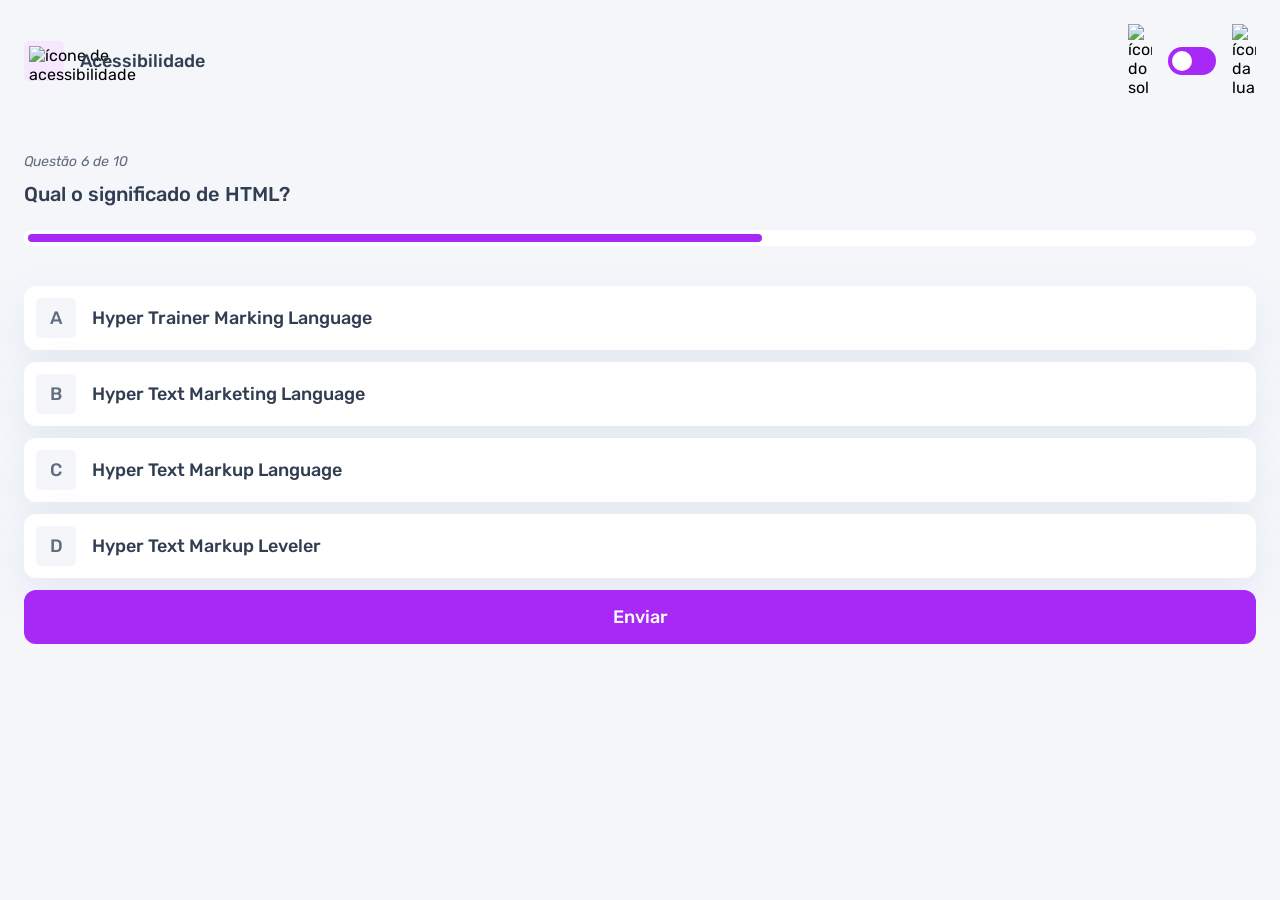
==== pages/quiz/quiz.html @ c3e12afd "adicionado o efeito de seleção nas alternativas" ====
<!DOCTYPE html>
<html lang="en">
<head>
    <meta charset="UTF-8">
    <meta name="viewport" content="width=device-width, initial-scale=1.0">
    <link rel="preconnect" href="https://fonts.googleapis.com">
    <link rel="preconnect" href="https://fonts.gstatic.com" crossorigin>
    <link href="https://fonts.googleapis.com/css2?family=Overpass:ital,wght@0,100..900;1,100..900&family=Rubik:ital,wght@0,300..900;1,300..900&display=swap" rel="stylesheet">
    <link rel="stylesheet" href="quiz.css">
    <title>Quiz App</title>
</head>
<body>
    <header>
        <div class="assunto">
            <div class="assunto_icone">
                    <img src="../../assets/images/icon-accessibility.svg" alt="ícone de acessibilidade">
            </div>

            <h1>Acessibilidade</h1>
        </div>

        <div class="tema">
            <img src="../../assets/images/icon-sun-dark.svg" alt="ícone do sol">
            <button>
                <div></div>
            </button>
            <img src="../../assets/images/icon-moon-dark.svg" alt="ícone da lua">
        </div>
    </header>

    <main>
        <section class="pergunta">
            <p>Questão 6 de 10</p>

            <h2>Qual o significado de HTML?</h2>

            <div class="barra_progresso">
                <div></div>
            </div>
        </section>

        <section class="alternativas">
            <form action="">
               <label for="alternativa_a">
                    <input type="radio" id="alternativa_a" name="alternativa">

                    <div>
                        <span>A</span>
                        Hyper Trainer Marking Language
                    </div>
               </label>

               <label for="alternativa_b">
                    <input type="radio" id="alternativa_b" name="alternativa">

                    <div>
                        <span>B</span>
                        Hyper Text Marketing Language
                    </div>
               </label>

               <label for="alternativa_c">
                <input type="radio" id="alternativa_c" name="alternativa">
                
                <div>
                        <span>C</span>
                        Hyper Text Markup Language
                </div>
            </label>

                <label for="alternativa_d">
                    <input type="radio" id="alternativa_d" name="alternativa">

                    <div>
                        <span>D</span>
                        Hyper Text Markup Leveler
                    </div>
                </label>
            </form>

            <button>Enviar</button>
        </section>
    </main>
</body>
</html>
---- pages/quiz/quiz.css ----
* {
    margin: 0;
    padding: 0;
    box-sizing: border-box;
    font-family: "Rubik", sans-serif;
    -webkit-font-smoothing: antialiased;
 }

 :root {
    --bg-color: #f4f6fa;
    --purple: #a729f5;
    --primary-text-color: #313e51;
    --secondary-text-color: #626c7f;
    --button-bg: #fff;
    --shadow: 0px 16px 40px 0px rgba(143, 160, 193, 0.14);
    --bg-hmtl: #fff1e9;
    --bg-css: #e8fdef;
    --bg-javascript: #ebf0ff;
    --bg-acessibilidade: #f6e7ff;
    --white: #fff;
    --green: #26d782;
    --red: #ee5454;
    --bg-mobile: url(../../assets/images/pattern-background-mobile-light.svg);
    --bg-desktop: url(../../assets/images/pattern-background-desktop-light.svg);
}

body.escuro {
    --bg-color: #313e51;
    --bg-mobile: url(../../assets/images/pattern-background-mobile-dark.svg);
    --bg-desktop: url(../../assets/images/pattern-background-desktop-dark.svg);
    --primary-text-color: #fff;
    --secondary-text-color: #abc1e1;
    --button-bg: #3b4d66;
    --shadow: 0px 16px 40px 0px rgba(49, 62, 81, 0.14);
}

body {
    height: 100svh;
    background: var(--bg-mobile) var(--bg-color);
    background-repeat: no-repeat;
    background-size: cover;
}

header {
    display: flex;
    justify-content: space-between;
    padding: 16px 24px;
}

.assunto {
    display: flex;
    align-items: center;
    gap: 16px;
}


.assunto_icone {
    background: var(--bg-acessibilidade);
    width: 40px;
    height: 40px;
    padding: 5px;
    border-radius: 5px;
}

.assunto_icone img {
    width: 100%;
}

.assunto h1 {
    font-size: 18px;
    font-weight: 500;
    color: var(--primary-text-color);
} 

.tema {
    padding: 8px 0;
    display: flex;
    align-items: center;
    gap: 8px;
}

.tema img {
    width: 16px;
}

.tema button {
    height: 20px;
    width: 32px;
    background: var(--purple);
    border: 0;
    border-radius: 999px;
    padding: 4px;
}

.tema button div {
    background: var(--white);
    width: 12px;
    height: 12px;
    border-radius: 999px;
}

main {
    padding: 32px 24px;
}

.pergunta {
    margin-bottom: 40px;
}

.pergunta p {
    font-style: italic;
    font-size: 14px;
    color: var(--secondary-text-color);
    margin-bottom: 12px;
}

.pergunta h2 {
    font-size: 20px;
    font-weight: 500;
    color: var(--primary-text-color);
    line-height: 24px;
    margin-bottom: 24px;
}

.barra_progresso {
    background: var(--button-bg);
    height: 16px;
    padding: 4px;
    border-radius: 999px;
}

.barra_progresso div {
    height: 100%;
    width: 60%;
    background: var(--purple);
    border-radius: 999px;
}

.alternativas form {
    display: flex;
    flex-direction: column;
    gap: 12px;
    margin-bottom: 12px;
}

.alternativas label {
    display: block;
    background: var(--button-bg);
    padding: 12px;
    font-size: 18px;
    font-weight: 500;
    border-radius: 12px;
    box-shadow: var(--shadow);
    color: var(--primary-text-color);
}

.alternativas label:has(input:checked) {
    outline: 3px solid var(--purple);

    & span {
        background: var(--purple);
        color: var(--white);
    }
}

.alternativas input {
    display: none;
}

.alternativas div {
    display: flex;
    align-items: center;
    gap: 16px;
}

.alternativas div span {
    display: block;
    width: 40px;
    height: 40px;
    background: var(--bg-color);
    border-radius: 5px;
    color: var(--secondary-text-color);

    display: flex;
    align-items: center;
    justify-content: center;
    flex-shrink: 0;
}

.alternativas button {
    padding: 16px;
    border-radius: 12px;
    border: none;
    background: var(--purple);
    color: var(--white);
    width: 100%;

    font-size: 18px;
    font-weight: 500;
}

@media(min-width: 1100px) {
    .tema {
        gap: 16px;
    }
    
    .tema img {
        width: 24px;
    }
    
    .tema button {
        width: 48px;
        height: 28px;
    }

    .tema button div {
        width: 20px;
        height: 20px;
    }
}
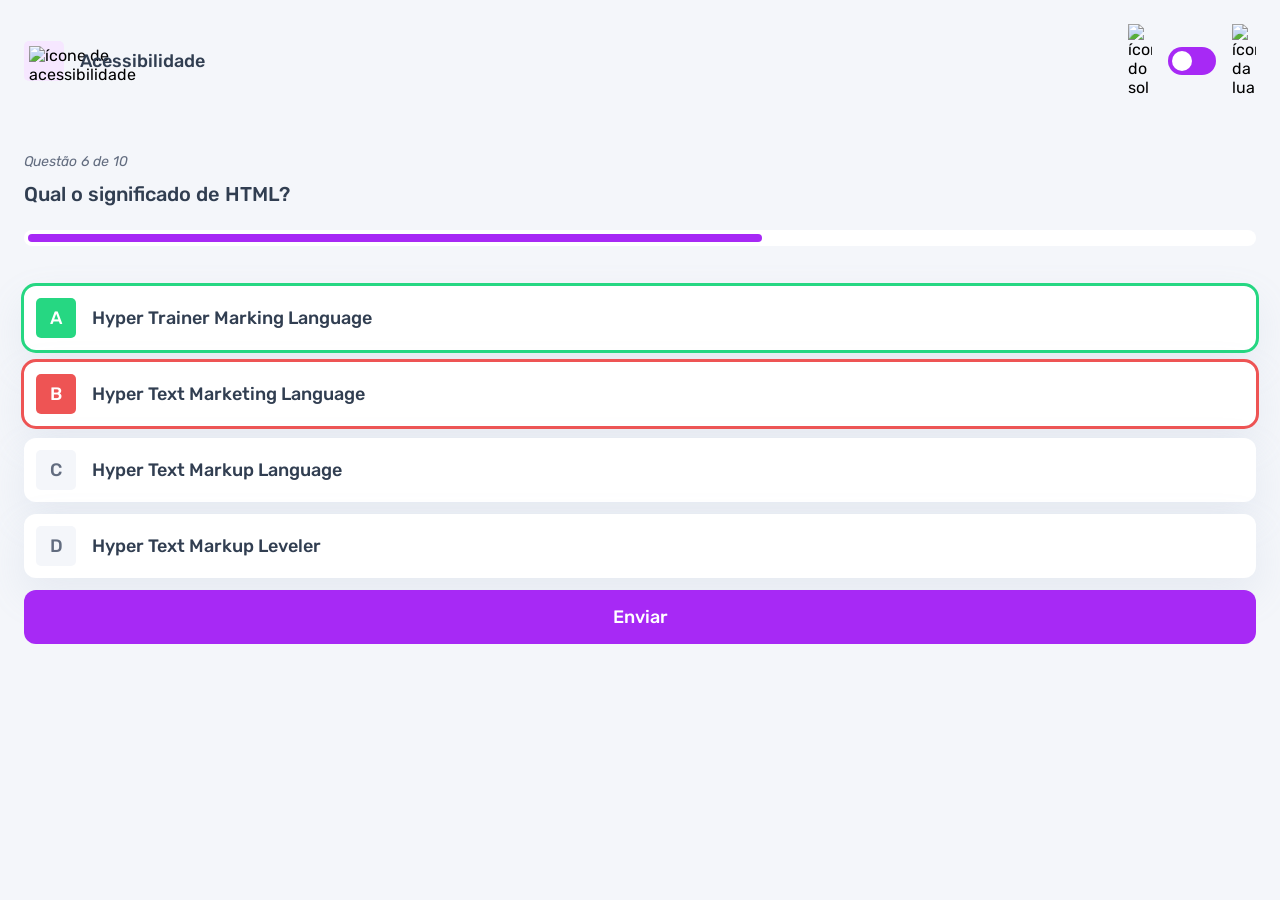
==== commit 249a65cc: "adicionado o efeito para as alternativas corretas e erradas" ====
--- a/pages/quiz/quiz.html
+++ b/pages/quiz/quiz.html
@@ -41,7 +41,7 @@
 
         <section class="alternativas">
             <form action="">
-               <label for="alternativa_a">
+               <label for="alternativa_a" id="correta">
                     <input type="radio" id="alternativa_a" name="alternativa">
 
                     <div>
@@ -50,7 +50,7 @@
                     </div>
                </label>
 
-               <label for="alternativa_b">
+               <label for="alternativa_b" id="errada">
                     <input type="radio" id="alternativa_b" name="alternativa">
 
                     <div>
--- a/pages/quiz/quiz.css
+++ b/pages/quiz/quiz.css
@@ -163,6 +163,24 @@
     }
 }
 
+.alternativas label#correta {
+    outline: 3px solid var(--green);
+
+    & span {
+        background: var(--green);
+        color: var(--white);
+    }
+}
+
+.alternativas label#errada {
+    outline: 3px solid var(--red);
+
+    & span {
+        background: var(--red);
+        color: var(--white);
+    }
+}
+
 .alternativas input {
     display: none;
 }
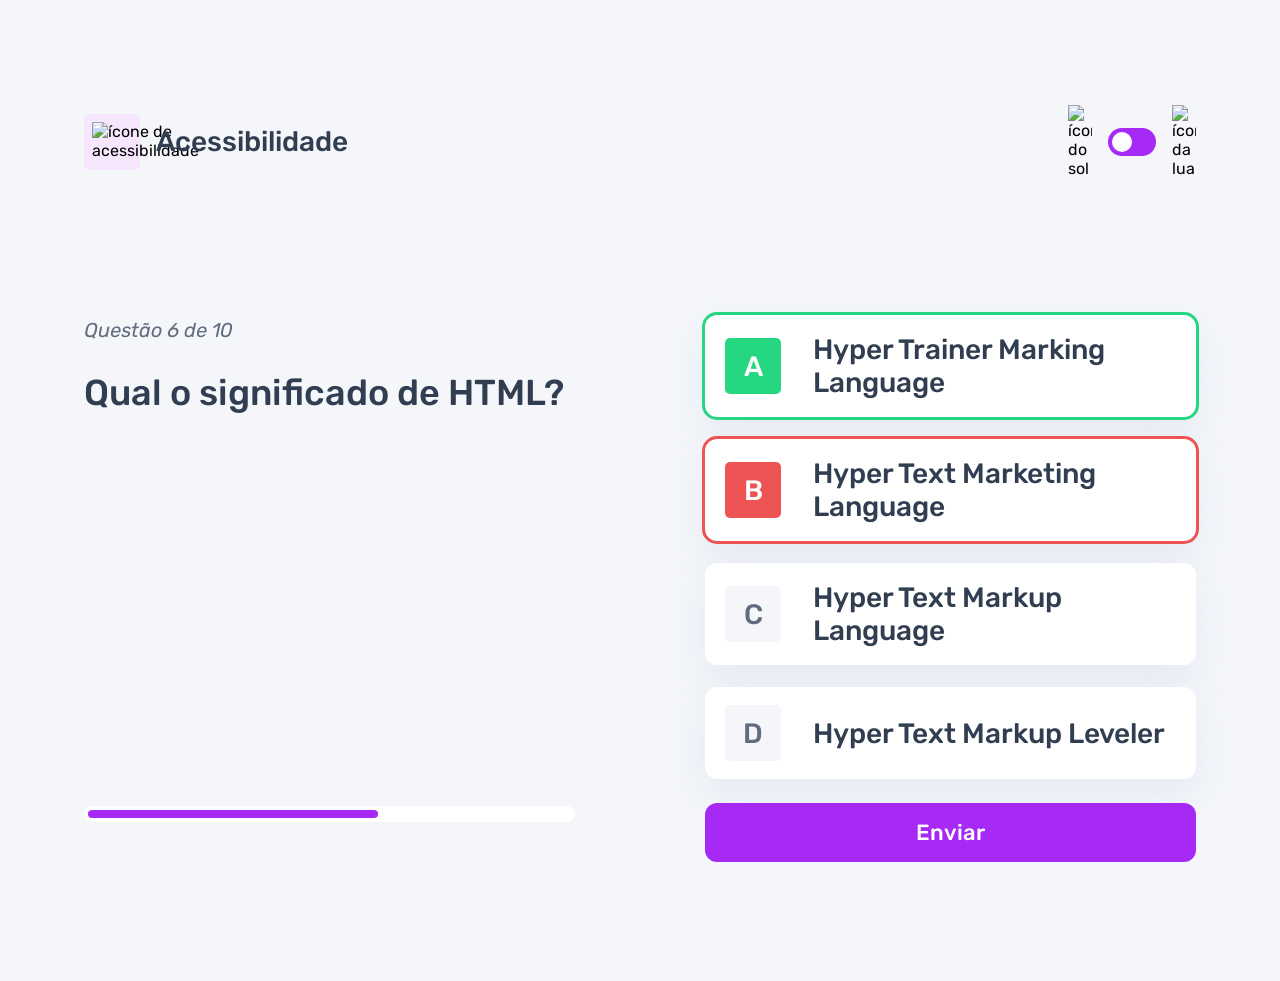
==== commit 8e96719d: "adicionada a responsividade para o desktop" ====
--- a/pages/quiz/quiz.html
+++ b/pages/quiz/quiz.html
@@ -30,10 +30,11 @@
 
     <main>
         <section class="pergunta">
-            <p>Questão 6 de 10</p>
+            <div>
+                <p>Questão 6 de 10</p>
 
-            <h2>Qual o significado de HTML?</h2>
-
+                <h2>Qual o significado de HTML?</h2>
+            </div>
             <div class="barra_progresso">
                 <div></div>
             </div>
--- a/pages/quiz/quiz.css
+++ b/pages/quiz/quiz.css
@@ -218,6 +218,22 @@
 }
 
 @media(min-width: 1100px) {
+    header {
+        margin-block: 81px;
+        max-width: 1160px;
+        margin-inline: auto;
+    }
+
+    .assunto_icone {
+        width: 56px;
+        height: 56px;
+        padding: 8px;
+    }
+
+    .assunto h1 {
+        font-size: 28px;
+    }
+
     .tema {
         gap: 16px;
     }
@@ -235,5 +251,58 @@
         width: 20px;
         height: 20px;
     }
-}
-
+
+    main {
+        max-width: 1160px;
+        margin-inline: auto;
+
+        display: flex;
+        gap: 130px
+    }
+
+    section {
+        width: 100%;
+    }
+
+    .pergunta {
+        display: flex;
+        flex-direction: column;
+        justify-content: space-between;
+    }
+
+    .pergunta p {
+        font-size: 20px;
+        line-height: 30px;
+        margin-bottom: 27px;
+    }
+
+    .pergunta h2 {
+        font-size: 36px;
+        line-height: 42px;
+    }
+
+    .alternativas form {
+        gap: 22px;
+        margin-bottom: 24px;
+    }
+    .alternativas label {
+        font-size: 28px;
+        padding: 18px 20px;
+    }
+
+    .alternativas div {
+        gap: 32px;
+    }
+
+    .alternativas div span {
+        width: 56px;
+        height: 56px;
+        font-size: 28px;
+    }
+
+    .alternativas button {
+        font-size: 22px;
+    }
+    
+}
+
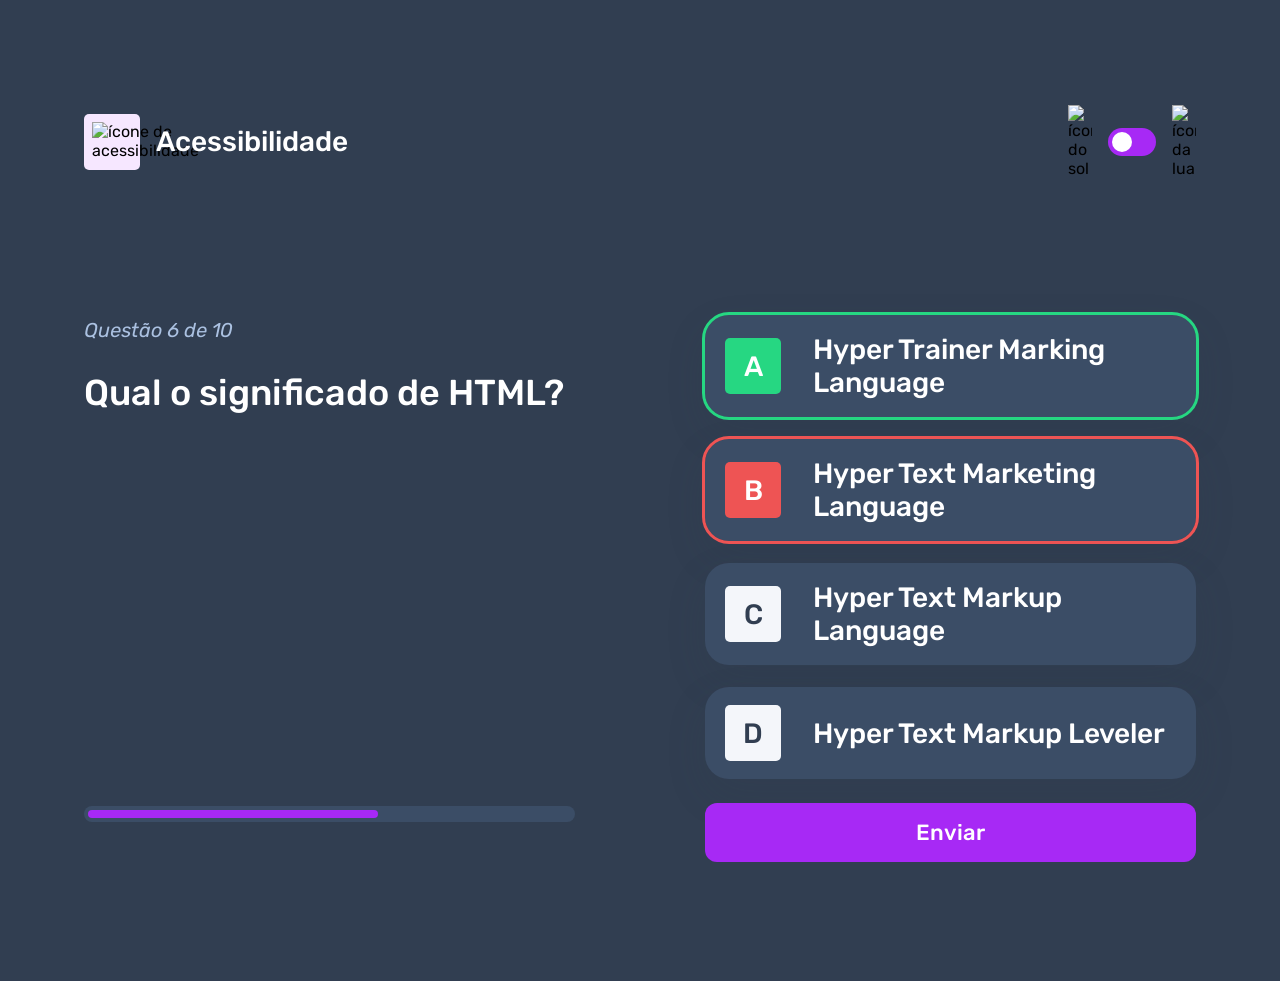
==== commit 3462c559: "ajuste das cores no tema dark" ====
--- a/pages/quiz/quiz.html
+++ b/pages/quiz/quiz.html
@@ -9,7 +9,7 @@
     <link rel="stylesheet" href="quiz.css">
     <title>Quiz App</title>
 </head>
-<body>
+<body class="escuro">
     <header>
         <div class="assunto">
             <div class="assunto_icone">
--- a/pages/quiz/quiz.css
+++ b/pages/quiz/quiz.css
@@ -9,9 +9,12 @@
  :root {
     --bg-color: #f4f6fa;
     --purple: #a729f5;
+    --purple-hover: rgba(167, 41, 245, 0.7);
     --primary-text-color: #313e51;
     --secondary-text-color: #626c7f;
     --button-bg: #fff;
+    --bg-span: #f4f6fa;
+    --color-span: #626c7f;
     --shadow: 0px 16px 40px 0px rgba(143, 160, 193, 0.14);
     --bg-hmtl: #fff1e9;
     --bg-css: #e8fdef;
@@ -26,6 +29,7 @@
 
 body.escuro {
     --bg-color: #313e51;
+    --color-span: #313e51;
     --bg-mobile: url(../../assets/images/pattern-background-mobile-dark.svg);
     --bg-desktop: url(../../assets/images/pattern-background-desktop-dark.svg);
     --primary-text-color: #fff;
@@ -152,6 +156,14 @@
     border-radius: 12px;
     box-shadow: var(--shadow);
     color: var(--primary-text-color);
+    cursor: pointer;
+}
+
+.alternativas label:hover {
+    & span {
+        background: var(--bg-acessibilidade);
+        color: var(--purple);
+    }
 }
 
 .alternativas label:has(input:checked) {
@@ -195,9 +207,9 @@
     display: block;
     width: 40px;
     height: 40px;
-    background: var(--bg-color);
+    background: var(--bg-span);
     border-radius: 5px;
-    color: var(--secondary-text-color);
+    color: var(--color-span);
 
     display: flex;
     align-items: center;
@@ -215,6 +227,12 @@
 
     font-size: 18px;
     font-weight: 500;
+    transition: background 0.3s;
+}
+
+.alternativas button:hover {
+    background: var(--purple-hover);
+    cursor: pointer;
 }
 
 @media(min-width: 1100px) {
@@ -285,9 +303,11 @@
         gap: 22px;
         margin-bottom: 24px;
     }
+
     .alternativas label {
         font-size: 28px;
         padding: 18px 20px;
+        border-radius: 24px;
     }
 
     .alternativas div {
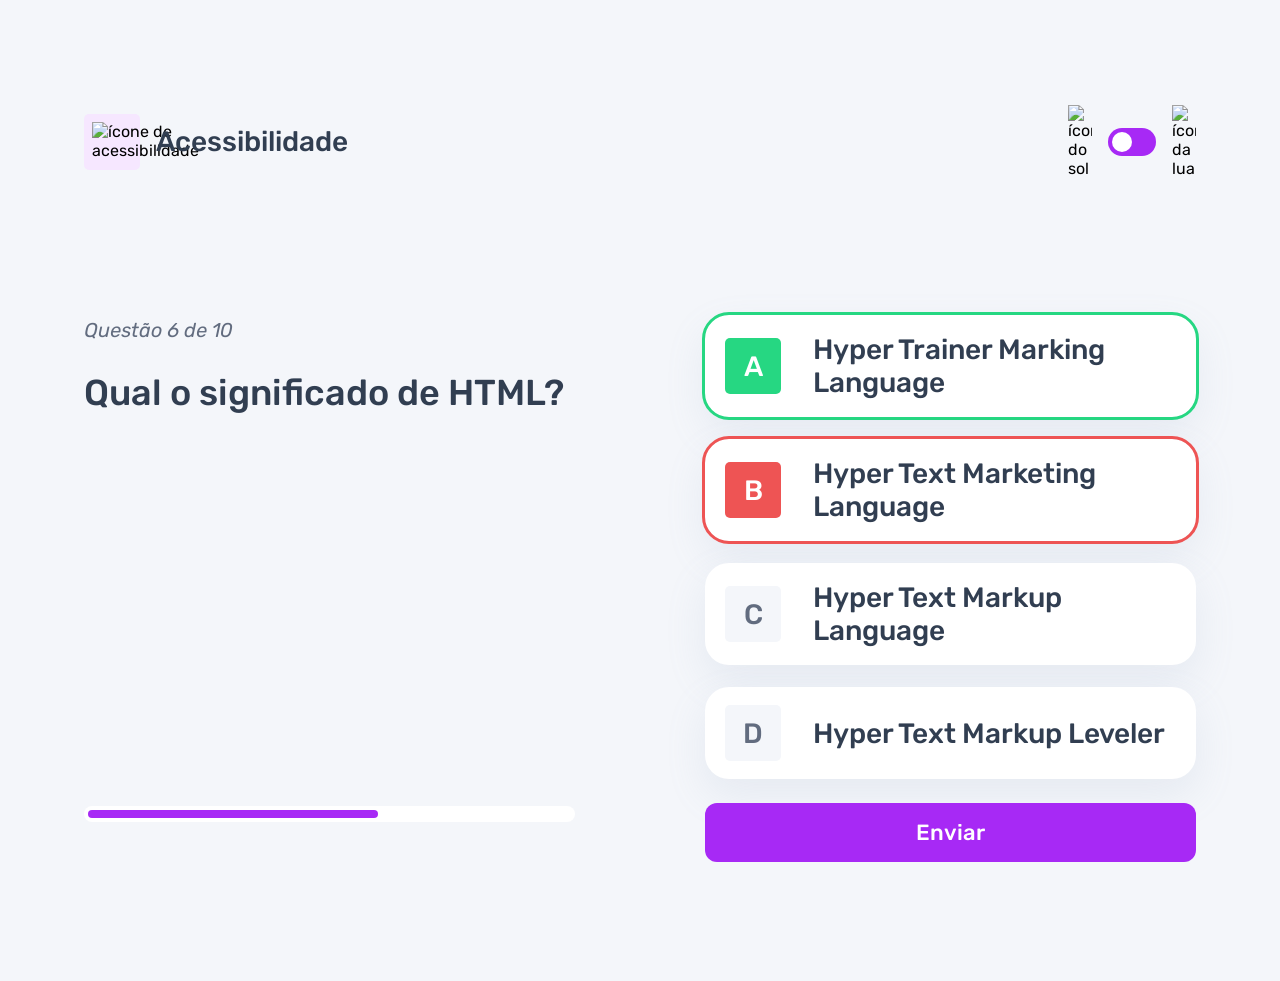
==== commit 9cc93471: "ajuste do fundo para o desktop no quiz.html" ====
--- a/pages/quiz/quiz.html
+++ b/pages/quiz/quiz.html
@@ -9,7 +9,7 @@
     <link rel="stylesheet" href="quiz.css">
     <title>Quiz App</title>
 </head>
-<body class="escuro">
+<body>
     <header>
         <div class="assunto">
             <div class="assunto_icone">
--- a/pages/quiz/quiz.css
+++ b/pages/quiz/quiz.css
@@ -236,6 +236,12 @@
 }
 
 @media(min-width: 1100px) {
+    body {
+        background: var(--bg-desktop) var(--bg-color);
+        background-size: cover;
+        background-repeat: no-repeat;
+    }
+
     header {
         margin-block: 81px;
         max-width: 1160px;
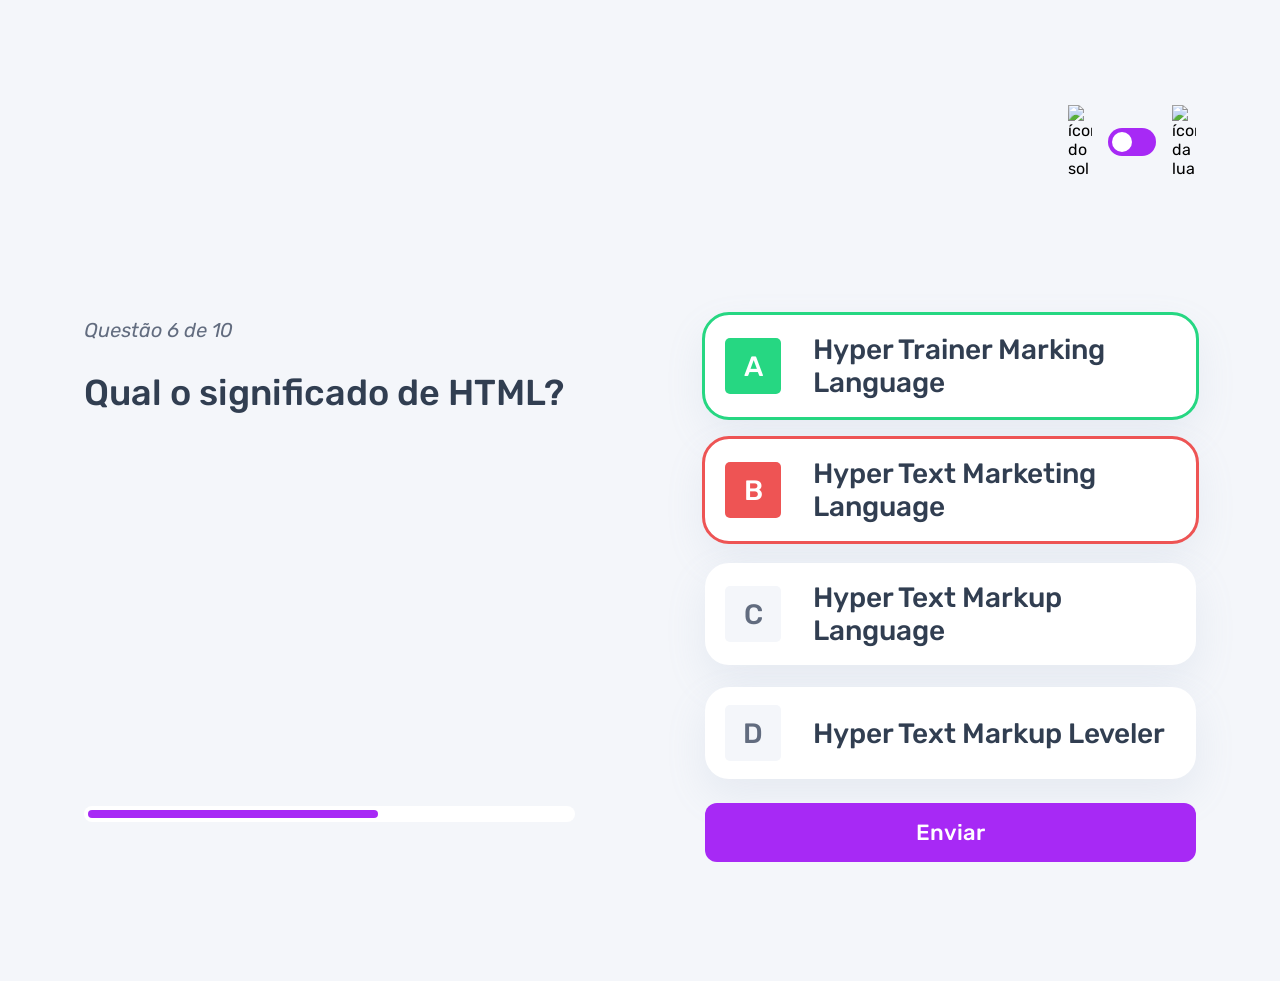
==== commit 1ffef60c: "alteração dinâmica do assunto da página" ====
--- a/pages/quiz/quiz.html
+++ b/pages/quiz/quiz.html
@@ -7,16 +7,17 @@
     <link rel="preconnect" href="https://fonts.gstatic.com" crossorigin>
     <link href="https://fonts.googleapis.com/css2?family=Overpass:ital,wght@0,100..900;1,100..900&family=Rubik:ital,wght@0,300..900;1,300..900&display=swap" rel="stylesheet">
     <link rel="stylesheet" href="quiz.css">
+    <script src="./quiz.js" type="module" defer></script>
     <title>Quiz App</title>
 </head>
 <body>
     <header>
         <div class="assunto">
             <div class="assunto_icone">
-                    <img src="../../assets/images/icon-accessibility.svg" alt="ícone de acessibilidade">
+                    <img src="" alt="">
             </div>
 
-            <h1>Acessibilidade</h1>
+            <h1></h1>
         </div>
 
         <div class="tema">
--- a/pages/quiz/quiz.css
+++ b/pages/quiz/quiz.css
@@ -59,11 +59,26 @@
 
 
 .assunto_icone {
-    background: var(--bg-acessibilidade);
     width: 40px;
     height: 40px;
     padding: 5px;
     border-radius: 5px;
+}
+
+.assunto_icone.html {
+    background: var(--bg-hmtl);
+}
+
+.assunto_icone.css {
+    background: var(--bg-css);
+}
+
+.assunto_icone.javascript {
+    background: var(--bg-javascript);
+}
+
+.assunto_icone.acessibilidade {
+    background: var(--bg-acessibilidade);
 }
 
 .assunto_icone img {
@@ -94,6 +109,8 @@
     border: 0;
     border-radius: 999px;
     padding: 4px;
+    display: flex;
+    cursor: pointer;
 }
 
 .tema button div {
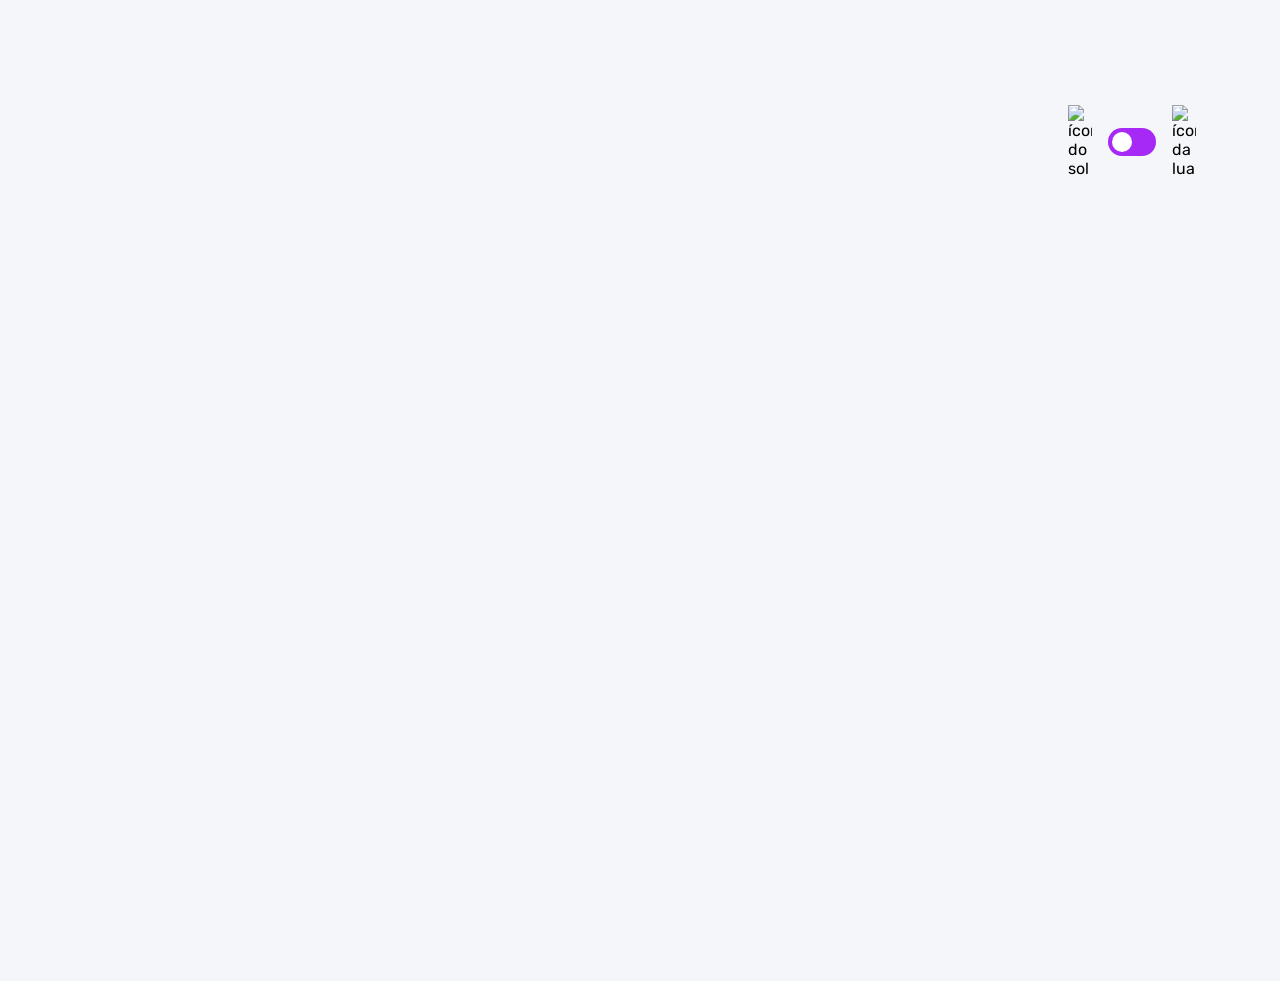
==== commit 34fa3238: "adicionadas as funções de buscar as perguntas e montar as perguntas no html" ====
--- a/pages/quiz/quiz.html
+++ b/pages/quiz/quiz.html
@@ -30,58 +30,6 @@
     </header>
 
     <main>
-        <section class="pergunta">
-            <div>
-                <p>Questão 6 de 10</p>
-
-                <h2>Qual o significado de HTML?</h2>
-            </div>
-            <div class="barra_progresso">
-                <div></div>
-            </div>
-        </section>
-
-        <section class="alternativas">
-            <form action="">
-               <label for="alternativa_a" id="correta">
-                    <input type="radio" id="alternativa_a" name="alternativa">
-
-                    <div>
-                        <span>A</span>
-                        Hyper Trainer Marking Language
-                    </div>
-               </label>
-
-               <label for="alternativa_b" id="errada">
-                    <input type="radio" id="alternativa_b" name="alternativa">
-
-                    <div>
-                        <span>B</span>
-                        Hyper Text Marketing Language
-                    </div>
-               </label>
-
-               <label for="alternativa_c">
-                <input type="radio" id="alternativa_c" name="alternativa">
-                
-                <div>
-                        <span>C</span>
-                        Hyper Text Markup Language
-                </div>
-            </label>
-
-                <label for="alternativa_d">
-                    <input type="radio" id="alternativa_d" name="alternativa">
-
-                    <div>
-                        <span>D</span>
-                        Hyper Text Markup Leveler
-                    </div>
-                </label>
-            </form>
-
-            <button>Enviar</button>
-        </section>
     </main>
 </body>
 </html>
--- a/pages/quiz/quiz.css
+++ b/pages/quiz/quiz.css
@@ -152,7 +152,6 @@
 
 .barra_progresso div {
     height: 100%;
-    width: 60%;
     background: var(--purple);
     border-radius: 999px;
 }
